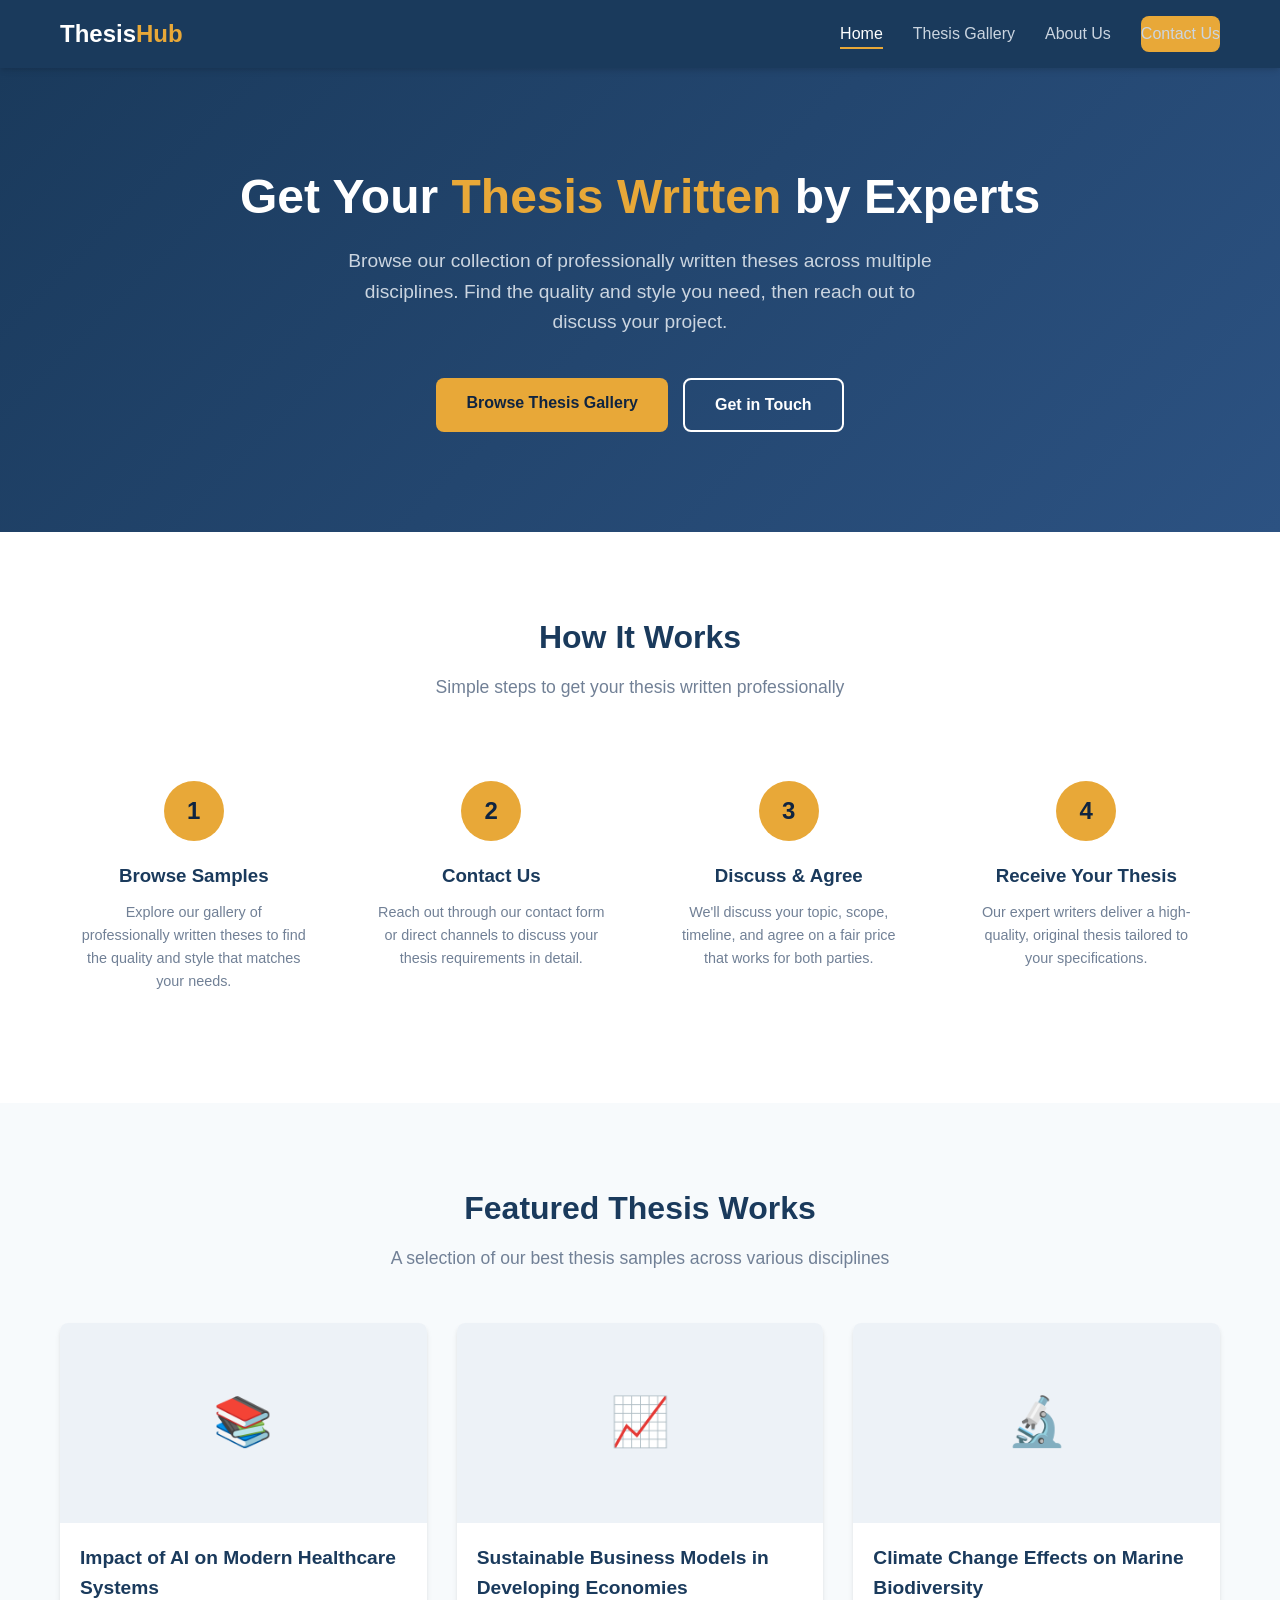
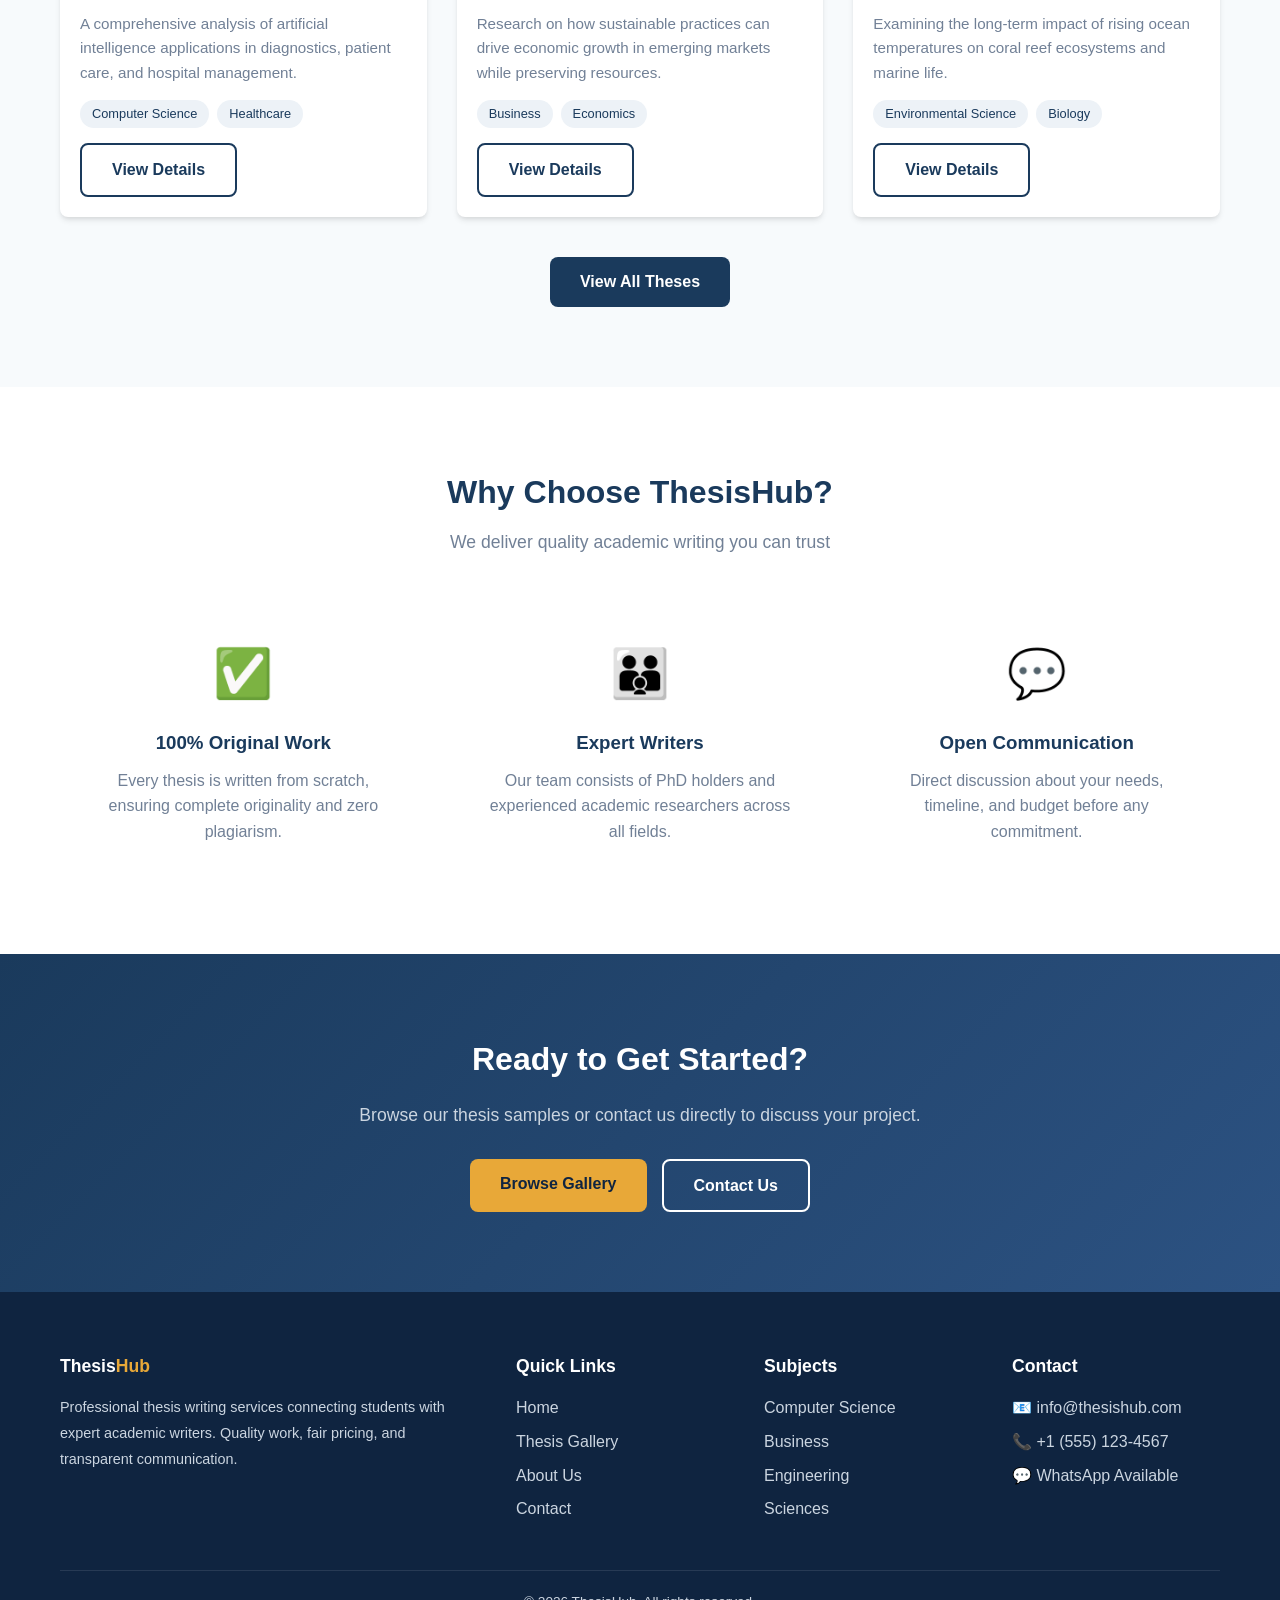
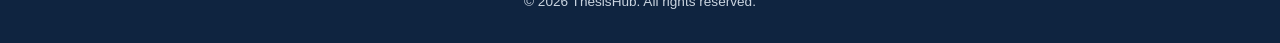
==== index.html @ da73f2ae "Initial commit: ThesisHub website" ====
<!DOCTYPE html>
<html lang="en">
<head>
  <meta charset="UTF-8">
  <meta name="viewport" content="width=device-width, initial-scale=1.0">
  <title>ThesisHub - Professional Thesis Writing Services</title>
  <link rel="stylesheet" href="css/styles.css">
</head>
<body>
  <!-- Header -->
  <header class="header">
    <div class="container">
      <a href="index.html" class="logo">Thesis<span>Hub</span></a>
      <nav>
        <ul class="nav-links">
          <li><a href="index.html" class="active">Home</a></li>
          <li><a href="gallery.html">Thesis Gallery</a></li>
          <li><a href="about.html">About Us</a></li>
          <li><a href="contact.html" class="btn btn-primary">Contact Us</a></li>
        </ul>
      </nav>
      <div class="nav-toggle" aria-label="Toggle navigation" role="button" tabindex="0">
        <span></span>
        <span></span>
        <span></span>
      </div>
    </div>
  </header>

  <!-- Hero Section -->
  <section class="hero">
    <div class="container">
      <h1>Get Your <span>Thesis Written</span> by Experts</h1>
      <p>Browse our collection of professionally written theses across multiple disciplines. Find the quality and style you need, then reach out to discuss your project.</p>
      <div class="hero-buttons">
        <a href="gallery.html" class="btn btn-primary">Browse Thesis Gallery</a>
        <a href="contact.html" class="btn btn-outline" style="border-color: #fff; color: #fff;">Get in Touch</a>
      </div>
    </div>
  </section>

  <!-- How It Works -->
  <section class="section">
    <div class="container">
      <h2 class="section-title">How It Works</h2>
      <p class="section-subtitle">Simple steps to get your thesis written professionally</p>
      <div class="steps">
        <div class="step">
          <div class="step-number">1</div>
          <h3>Browse Samples</h3>
          <p>Explore our gallery of professionally written theses to find the quality and style that matches your needs.</p>
        </div>
        <div class="step">
          <div class="step-number">2</div>
          <h3>Contact Us</h3>
          <p>Reach out through our contact form or direct channels to discuss your thesis requirements in detail.</p>
        </div>
        <div class="step">
          <div class="step-number">3</div>
          <h3>Discuss &amp; Agree</h3>
          <p>We'll discuss your topic, scope, timeline, and agree on a fair price that works for both parties.</p>
        </div>
        <div class="step">
          <div class="step-number">4</div>
          <h3>Receive Your Thesis</h3>
          <p>Our expert writers deliver a high-quality, original thesis tailored to your specifications.</p>
        </div>
      </div>
    </div>
  </section>

  <!-- Featured Theses -->
  <section class="section" style="background: var(--bg-light);">
    <div class="container">
      <h2 class="section-title">Featured Thesis Works</h2>
      <p class="section-subtitle">A selection of our best thesis samples across various disciplines</p>
      <div class="grid-3">
        <!-- Card 1 -->
        <div class="card">
          <div class="card-image">&#128218;</div>
          <div class="card-body">
            <h3>Impact of AI on Modern Healthcare Systems</h3>
            <p>A comprehensive analysis of artificial intelligence applications in diagnostics, patient care, and hospital management.</p>
            <div class="card-tags">
              <span class="tag">Computer Science</span>
              <span class="tag">Healthcare</span>
            </div>
            <a href="thesis-detail.html?id=1" class="btn btn-outline">View Details</a>
          </div>
        </div>
        <!-- Card 2 -->
        <div class="card">
          <div class="card-image">&#128200;</div>
          <div class="card-body">
            <h3>Sustainable Business Models in Developing Economies</h3>
            <p>Research on how sustainable practices can drive economic growth in emerging markets while preserving resources.</p>
            <div class="card-tags">
              <span class="tag">Business</span>
              <span class="tag">Economics</span>
            </div>
            <a href="thesis-detail.html?id=2" class="btn btn-outline">View Details</a>
          </div>
        </div>
        <!-- Card 3 -->
        <div class="card">
          <div class="card-image">&#128300;</div>
          <div class="card-body">
            <h3>Climate Change Effects on Marine Biodiversity</h3>
            <p>Examining the long-term impact of rising ocean temperatures on coral reef ecosystems and marine life.</p>
            <div class="card-tags">
              <span class="tag">Environmental Science</span>
              <span class="tag">Biology</span>
            </div>
            <a href="thesis-detail.html?id=3" class="btn btn-outline">View Details</a>
          </div>
        </div>
      </div>
      <div style="text-align: center; margin-top: 40px;">
        <a href="gallery.html" class="btn btn-secondary">View All Theses</a>
      </div>
    </div>
  </section>

  <!-- Why Choose Us -->
  <section class="section">
    <div class="container">
      <h2 class="section-title">Why Choose ThesisHub?</h2>
      <p class="section-subtitle">We deliver quality academic writing you can trust</p>
      <div class="grid-3">
        <div style="text-align: center; padding: 30px;">
          <div style="font-size: 3rem; margin-bottom: 15px;">&#9989;</div>
          <h3 style="color: var(--primary); margin-bottom: 10px;">100% Original Work</h3>
          <p style="color: var(--text-light);">Every thesis is written from scratch, ensuring complete originality and zero plagiarism.</p>
        </div>
        <div style="text-align: center; padding: 30px;">
          <div style="font-size: 3rem; margin-bottom: 15px;">&#128106;</div>
          <h3 style="color: var(--primary); margin-bottom: 10px;">Expert Writers</h3>
          <p style="color: var(--text-light);">Our team consists of PhD holders and experienced academic researchers across all fields.</p>
        </div>
        <div style="text-align: center; padding: 30px;">
          <div style="font-size: 3rem; margin-bottom: 15px;">&#128172;</div>
          <h3 style="color: var(--primary); margin-bottom: 10px;">Open Communication</h3>
          <p style="color: var(--text-light);">Direct discussion about your needs, timeline, and budget before any commitment.</p>
        </div>
      </div>
    </div>
  </section>

  <!-- CTA Section -->
  <section style="background: linear-gradient(135deg, var(--primary) 0%, var(--primary-light) 100%); padding: 80px 0; text-align: center; color: #fff;">
    <div class="container">
      <h2 style="font-size: 2rem; margin-bottom: 15px;">Ready to Get Started?</h2>
      <p style="color: #cbd5e0; margin-bottom: 30px; font-size: 1.1rem;">Browse our thesis samples or contact us directly to discuss your project.</p>
      <div class="hero-buttons">
        <a href="gallery.html" class="btn btn-primary">Browse Gallery</a>
        <a href="contact.html" class="btn btn-outline" style="border-color: #fff; color: #fff;">Contact Us</a>
      </div>
    </div>
  </section>

  <!-- Footer -->
  <footer class="footer">
    <div class="container">
      <div class="footer-grid">
        <div class="footer-col">
          <h4>Thesis<span style="color: var(--accent);">Hub</span></h4>
          <p>Professional thesis writing services connecting students with expert academic writers. Quality work, fair pricing, and transparent communication.</p>
        </div>
        <div class="footer-col">
          <h4>Quick Links</h4>
          <ul>
            <li><a href="index.html">Home</a></li>
            <li><a href="gallery.html">Thesis Gallery</a></li>
            <li><a href="about.html">About Us</a></li>
            <li><a href="contact.html">Contact</a></li>
          </ul>
        </div>
        <div class="footer-col">
          <h4>Subjects</h4>
          <ul>
            <li><a href="gallery.html">Computer Science</a></li>
            <li><a href="gallery.html">Business</a></li>
            <li><a href="gallery.html">Engineering</a></li>
            <li><a href="gallery.html">Sciences</a></li>
          </ul>
        </div>
        <div class="footer-col">
          <h4>Contact</h4>
          <ul>
            <li>&#128231; info@thesishub.com</li>
            <li>&#128222; +1 (555) 123-4567</li>
            <li>&#128172; WhatsApp Available</li>
          </ul>
        </div>
      </div>
      <div class="footer-bottom">
        <p>&copy; 2026 ThesisHub. All rights reserved.</p>
      </div>
    </div>
  </footer>

  <script src="js/main.js"></script>
</body>
</html>
---- css/styles.css ----
/* ===== CSS Variables & Reset ===== */
:root {
  --primary: #1a3a5c;
  --primary-light: #2c5282;
  --primary-dark: #0f2440;
  --accent: #e8a838;
  --accent-hover: #d4922a;
  --text: #2d3748;
  --text-light: #718096;
  --bg: #ffffff;
  --bg-light: #f7fafc;
  --bg-gray: #edf2f7;
  --border: #e2e8f0;
  --success: #38a169;
  --shadow: 0 4px 6px -1px rgba(0, 0, 0, 0.1), 0 2px 4px -1px rgba(0, 0, 0, 0.06);
  --shadow-lg: 0 10px 15px -3px rgba(0, 0, 0, 0.1), 0 4px 6px -2px rgba(0, 0, 0, 0.05);
  --radius: 8px;
  --max-width: 1200px;
  --transition: all 0.3s ease;
}

* {
  margin: 0;
  padding: 0;
  box-sizing: border-box;
}

html {
  scroll-behavior: smooth;
}

body {
  font-family: 'Segoe UI', Tahoma, Geneva, Verdana, sans-serif;
  color: var(--text);
  background: var(--bg);
  line-height: 1.6;
}

a {
  text-decoration: none;
  color: inherit;
  transition: var(--transition);
}

ul {
  list-style: none;
}

img {
  max-width: 100%;
  height: auto;
  display: block;
}

/* ===== Utility Classes ===== */
.container {
  width: 100%;
  max-width: var(--max-width);
  margin: 0 auto;
  padding: 0 20px;
}

.section {
  padding: 80px 0;
}

.section-title {
  font-size: 2rem;
  color: var(--primary);
  margin-bottom: 10px;
  text-align: center;
}

.section-subtitle {
  color: var(--text-light);
  text-align: center;
  margin-bottom: 50px;
  font-size: 1.1rem;
}

.btn {
  display: inline-block;
  padding: 12px 30px;
  border-radius: var(--radius);
  font-size: 1rem;
  font-weight: 600;
  cursor: pointer;
  border: none;
  transition: var(--transition);
  text-align: center;
}

.btn-primary {
  background: var(--accent);
  color: var(--primary-dark);
}

.btn-primary:hover {
  background: var(--accent-hover);
  transform: translateY(-2px);
  box-shadow: var(--shadow);
}

.btn-secondary {
  background: var(--primary);
  color: #fff;
}

.btn-secondary:hover {
  background: var(--primary-light);
  transform: translateY(-2px);
  box-shadow: var(--shadow);
}

.btn-outline {
  background: transparent;
  border: 2px solid var(--primary);
  color: var(--primary);
}

.btn-outline:hover {
  background: var(--primary);
  color: #fff;
}

/* ===== Header & Navigation ===== */
.header {
  background: var(--primary);
  padding: 15px 0;
  position: sticky;
  top: 0;
  z-index: 1000;
  box-shadow: var(--shadow);
}

.header .container {
  display: flex;
  align-items: center;
  justify-content: space-between;
}

.logo {
  font-size: 1.5rem;
  font-weight: 700;
  color: #fff;
}

.logo span {
  color: var(--accent);
}

.nav-links {
  display: flex;
  gap: 30px;
  align-items: center;
}

.nav-links a {
  color: #cbd5e0;
  font-weight: 500;
  padding: 5px 0;
  position: relative;
}

.nav-links a:hover,
.nav-links a.active {
  color: #fff;
}

.nav-links a::after {
  content: '';
  position: absolute;
  bottom: -2px;
  left: 0;
  width: 0;
  height: 2px;
  background: var(--accent);
  transition: var(--transition);
}

.nav-links a:hover::after,
.nav-links a.active::after {
  width: 100%;
}

.nav-toggle {
  display: none;
  flex-direction: column;
  gap: 5px;
  cursor: pointer;
  padding: 5px;
}

.nav-toggle span {
  width: 25px;
  height: 3px;
  background: #fff;
  border-radius: 2px;
  transition: var(--transition);
}

/* ===== Hero Section ===== */
.hero {
  background: linear-gradient(135deg, var(--primary) 0%, var(--primary-light) 100%);
  padding: 100px 0;
  color: #fff;
  text-align: center;
}

.hero h1 {
  font-size: 3rem;
  margin-bottom: 20px;
  line-height: 1.2;
}

.hero h1 span {
  color: var(--accent);
}

.hero p {
  font-size: 1.2rem;
  color: #cbd5e0;
  max-width: 600px;
  margin: 0 auto 40px;
}

.hero-buttons {
  display: flex;
  gap: 15px;
  justify-content: center;
  flex-wrap: wrap;
}

/* ===== Cards ===== */
.card {
  background: var(--bg);
  border-radius: var(--radius);
  box-shadow: var(--shadow);
  overflow: hidden;
  transition: var(--transition);
}

.card:hover {
  transform: translateY(-5px);
  box-shadow: var(--shadow-lg);
}

.card-image {
  width: 100%;
  height: 200px;
  background: var(--bg-gray);
  display: flex;
  align-items: center;
  justify-content: center;
  font-size: 3rem;
}

.card-body {
  padding: 20px;
}

.card-body h3 {
  font-size: 1.2rem;
  margin-bottom: 8px;
  color: var(--primary);
}

.card-body p {
  color: var(--text-light);
  font-size: 0.95rem;
  margin-bottom: 15px;
}

.card-tags {
  display: flex;
  gap: 8px;
  flex-wrap: wrap;
  margin-bottom: 15px;
}

.tag {
  background: var(--bg-gray);
  color: var(--primary);
  padding: 4px 12px;
  border-radius: 20px;
  font-size: 0.8rem;
  font-weight: 500;
}

/* ===== Grid Layouts ===== */
.grid-3 {
  display: grid;
  grid-template-columns: repeat(3, 1fr);
  gap: 30px;
}

.grid-2 {
  display: grid;
  grid-template-columns: repeat(2, 1fr);
  gap: 30px;
}

/* ===== How It Works ===== */
.steps {
  display: grid;
  grid-template-columns: repeat(4, 1fr);
  gap: 30px;
  text-align: center;
}

.step {
  padding: 30px 20px;
}

.step-number {
  width: 60px;
  height: 60px;
  background: var(--accent);
  color: var(--primary-dark);
  border-radius: 50%;
  display: flex;
  align-items: center;
  justify-content: center;
  font-size: 1.5rem;
  font-weight: 700;
  margin: 0 auto 20px;
}

.step h3 {
  margin-bottom: 10px;
  color: var(--primary);
}

.step p {
  color: var(--text-light);
  font-size: 0.9rem;
}

/* ===== Footer ===== */
.footer {
  background: var(--primary-dark);
  color: #cbd5e0;
  padding: 60px 0 30px;
}

.footer-grid {
  display: grid;
  grid-template-columns: 2fr 1fr 1fr 1fr;
  gap: 40px;
  margin-bottom: 40px;
}

.footer-col h4 {
  color: #fff;
  margin-bottom: 15px;
  font-size: 1.1rem;
}

.footer-col p {
  font-size: 0.9rem;
  line-height: 1.8;
}

.footer-col ul li {
  margin-bottom: 8px;
}

.footer-col ul li a:hover {
  color: var(--accent);
}

.footer-bottom {
  border-top: 1px solid rgba(255, 255, 255, 0.1);
  padding-top: 20px;
  text-align: center;
  font-size: 0.85rem;
}

/* ===== Contact Form ===== */
.contact-form {
  background: var(--bg);
  padding: 40px;
  border-radius: var(--radius);
  box-shadow: var(--shadow);
}

.form-group {
  margin-bottom: 20px;
}

.form-group label {
  display: block;
  margin-bottom: 6px;
  font-weight: 500;
  color: var(--text);
}

.form-group input,
.form-group select,
.form-group textarea {
  width: 100%;
  padding: 12px 16px;
  border: 2px solid var(--border);
  border-radius: var(--radius);
  font-size: 1rem;
  font-family: inherit;
  transition: var(--transition);
  background: var(--bg);
}

.form-group input:focus,
.form-group select:focus,
.form-group textarea:focus {
  outline: none;
  border-color: var(--primary-light);
  box-shadow: 0 0 0 3px rgba(44, 82, 130, 0.1);
}

.form-group textarea {
  min-height: 120px;
  resize: vertical;
}

/* ===== Contact Info ===== */
.contact-info {
  display: flex;
  flex-direction: column;
  gap: 25px;
}

.contact-item {
  display: flex;
  gap: 15px;
  align-items: flex-start;
}

.contact-icon {
  width: 50px;
  height: 50px;
  background: var(--bg-gray);
  border-radius: 50%;
  display: flex;
  align-items: center;
  justify-content: center;
  font-size: 1.3rem;
  flex-shrink: 0;
}

.contact-item h4 {
  margin-bottom: 4px;
  color: var(--primary);
}

.contact-item p {
  color: var(--text-light);
  font-size: 0.9rem;
}

/* ===== Filter Bar ===== */
.filter-bar {
  display: flex;
  gap: 10px;
  flex-wrap: wrap;
  margin-bottom: 40px;
  justify-content: center;
}

.filter-btn {
  padding: 8px 20px;
  border: 2px solid var(--border);
  border-radius: 25px;
  background: var(--bg);
  cursor: pointer;
  font-weight: 500;
  transition: var(--transition);
}

.filter-btn:hover,
.filter-btn.active {
  background: var(--primary);
  color: #fff;
  border-color: var(--primary);
}

/* ===== Thesis Detail Page ===== */
.thesis-detail {
  padding: 60px 0;
}

.thesis-header {
  margin-bottom: 40px;
}

.thesis-header h1 {
  font-size: 2.2rem;
  color: var(--primary);
  margin-bottom: 15px;
}

.thesis-meta {
  display: flex;
  gap: 20px;
  flex-wrap: wrap;
  color: var(--text-light);
  font-size: 0.95rem;
}

.thesis-meta span {
  display: flex;
  align-items: center;
  gap: 5px;
}

.thesis-content {
  display: grid;
  grid-template-columns: 2fr 1fr;
  gap: 40px;
}

.thesis-body h2 {
  font-size: 1.4rem;
  color: var(--primary);
  margin: 30px 0 15px;
}

.thesis-body h2:first-child {
  margin-top: 0;
}

.thesis-body p {
  color: var(--text);
  margin-bottom: 15px;
  line-height: 1.8;
}

.thesis-sidebar {
  position: sticky;
  top: 100px;
}

.sidebar-card {
  background: var(--bg-light);
  border: 1px solid var(--border);
  border-radius: var(--radius);
  padding: 25px;
  margin-bottom: 20px;
}

.sidebar-card h3 {
  color: var(--primary);
  margin-bottom: 15px;
  font-size: 1.1rem;
}

.sidebar-card ul li {
  padding: 8px 0;
  border-bottom: 1px solid var(--border);
  font-size: 0.9rem;
  color: var(--text-light);
}

.sidebar-card ul li:last-child {
  border-bottom: none;
}

.sidebar-card ul li strong {
  color: var(--text);
}

/* ===== About Page ===== */
.about-hero {
  background: linear-gradient(135deg, var(--primary) 0%, var(--primary-light) 100%);
  padding: 80px 0;
  color: #fff;
  text-align: center;
}

.about-hero h1 {
  font-size: 2.5rem;
  margin-bottom: 15px;
}

.about-hero p {
  font-size: 1.1rem;
  color: #cbd5e0;
  max-width: 600px;
  margin: 0 auto;
}

.stats {
  display: grid;
  grid-template-columns: repeat(4, 1fr);
  gap: 30px;
  text-align: center;
  padding: 60px 0;
}

.stat-item h3 {
  font-size: 2.5rem;
  color: var(--primary);
  margin-bottom: 5px;
}

.stat-item p {
  color: var(--text-light);
}

/* ===== Testimonials ===== */
.testimonial {
  background: var(--bg-light);
  border: 1px solid var(--border);
  border-radius: var(--radius);
  padding: 30px;
  position: relative;
}

.testimonial::before {
  content: '"';
  font-size: 4rem;
  color: var(--accent);
  position: absolute;
  top: 10px;
  left: 20px;
  line-height: 1;
}

.testimonial p {
  margin-top: 20px;
  font-style: italic;
  color: var(--text);
  margin-bottom: 15px;
}

.testimonial-author {
  font-weight: 600;
  color: var(--primary);
}

/* ===== Success Message ===== */
.success-message {
  display: none;
  background: #f0fff4;
  border: 1px solid #c6f6d5;
  color: var(--success);
  padding: 15px 20px;
  border-radius: var(--radius);
  margin-top: 15px;
  font-weight: 500;
}

.success-message.show {
  display: block;
}

/* ===== Responsive ===== */
@media (max-width: 1024px) {
  .grid-3 {
    grid-template-columns: repeat(2, 1fr);
  }

  .steps {
    grid-template-columns: repeat(2, 1fr);
  }

  .footer-grid {
    grid-template-columns: repeat(2, 1fr);
  }

  .stats {
    grid-template-columns: repeat(2, 1fr);
  }
}

@media (max-width: 768px) {
  .nav-links {
    display: none;
    position: absolute;
    top: 100%;
    left: 0;
    right: 0;
    background: var(--primary);
    flex-direction: column;
    padding: 20px;
    gap: 15px;
    box-shadow: var(--shadow-lg);
  }

  .nav-links.active {
    display: flex;
  }

  .nav-toggle {
    display: flex;
  }

  .hero h1 {
    font-size: 2rem;
  }

  .hero p {
    font-size: 1rem;
  }

  .grid-3,
  .grid-2 {
    grid-template-columns: 1fr;
  }

  .steps {
    grid-template-columns: 1fr;
  }

  .thesis-content {
    grid-template-columns: 1fr;
  }

  .thesis-sidebar {
    position: static;
  }

  .footer-grid {
    grid-template-columns: 1fr;
  }

  .stats {
    grid-template-columns: 1fr;
  }

  .section {
    padding: 50px 0;
  }

  .contact-form {
    padding: 25px;
  }

  .section-title {
    font-size: 1.6rem;
  }
}
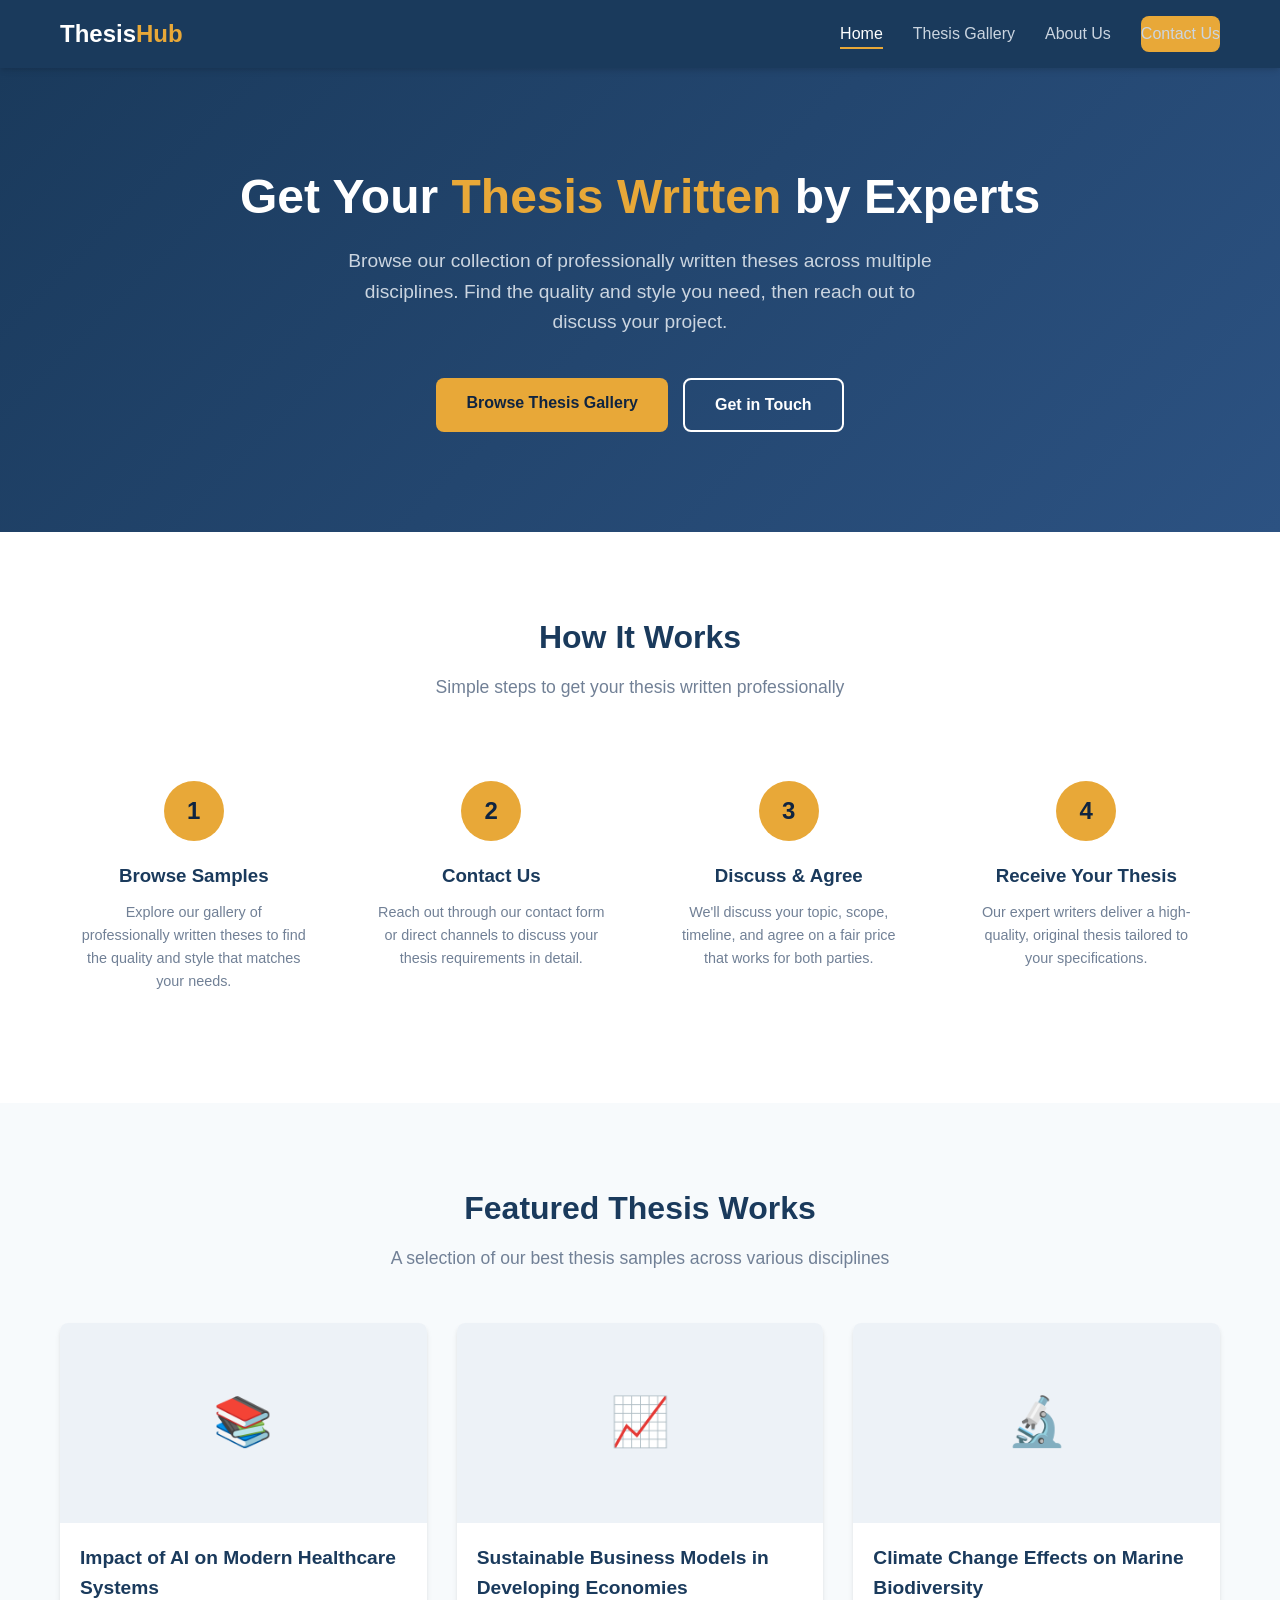
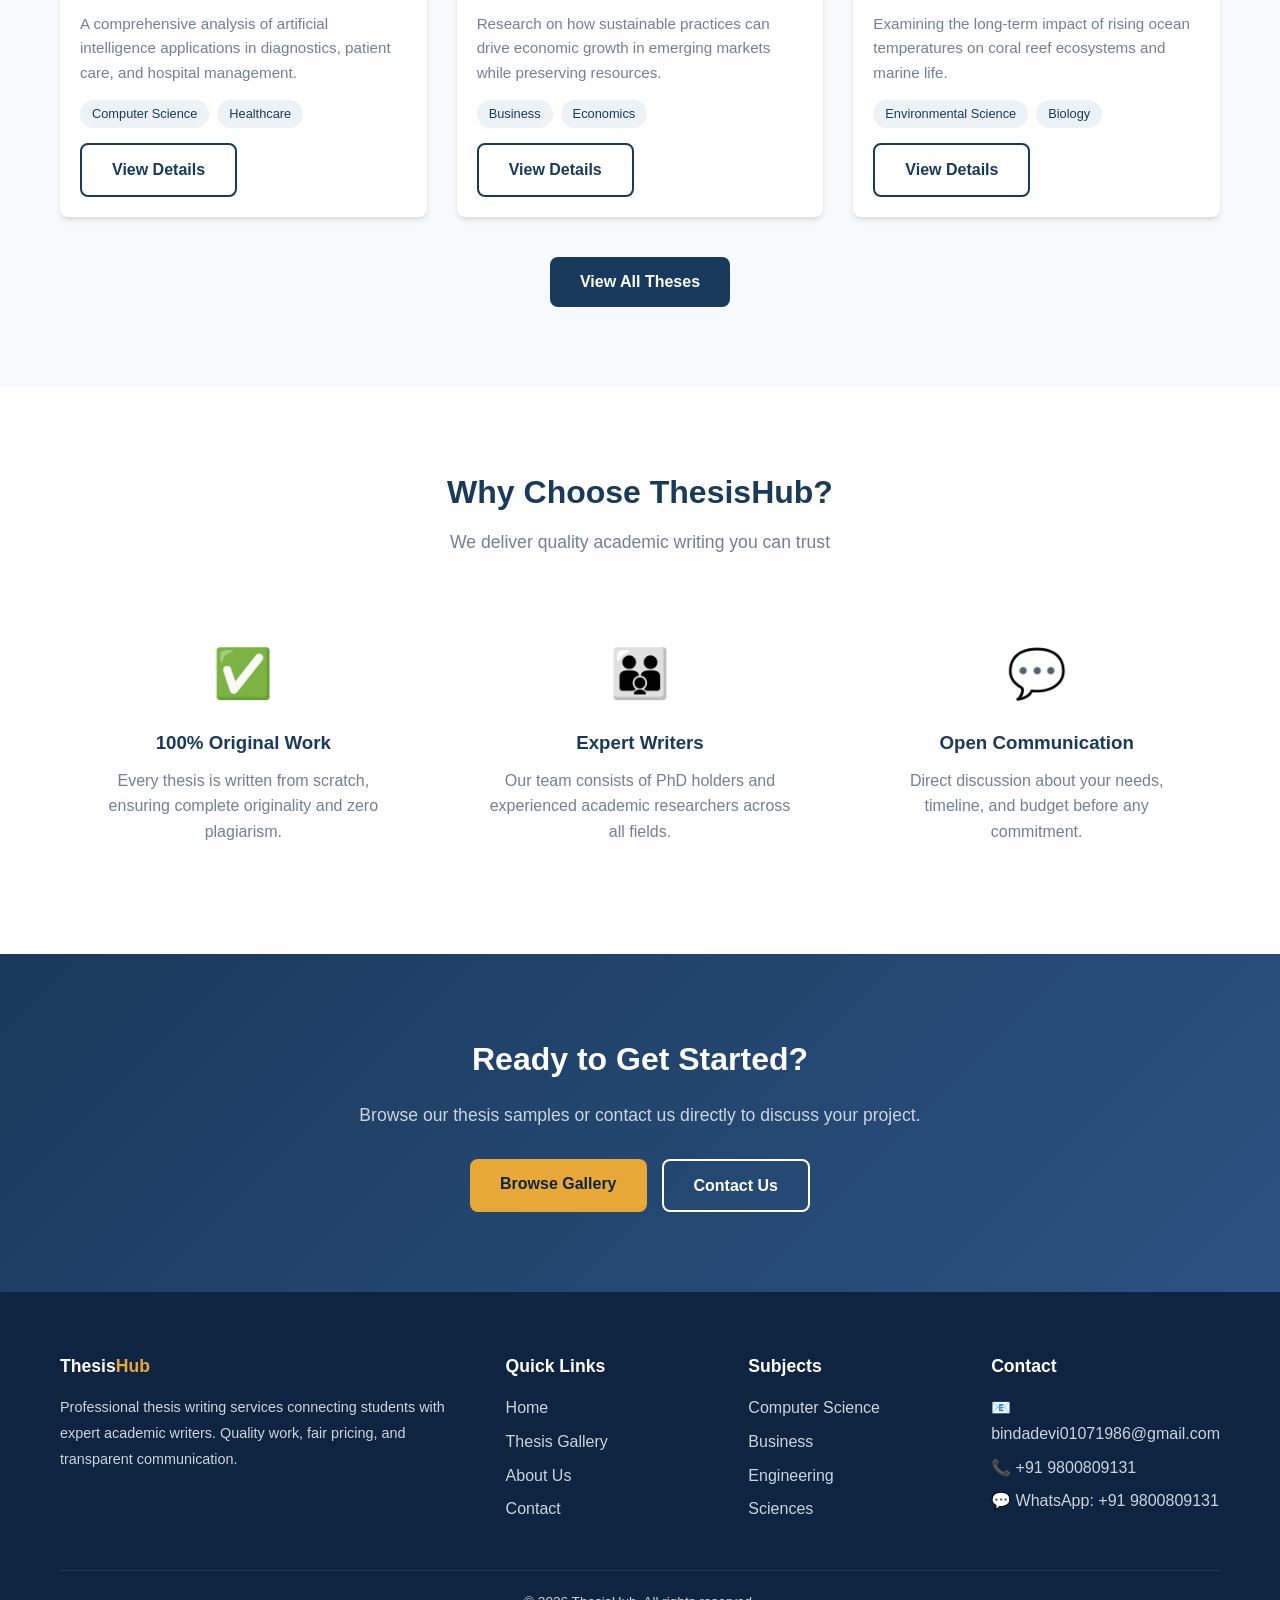
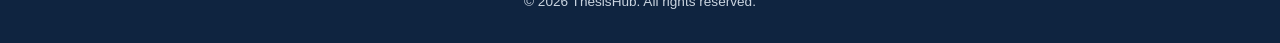
==== commit 3f2714bb: "Update contact details" ====
--- a/index.html
+++ b/index.html
@@ -187,9 +187,9 @@
         <div class="footer-col">
           <h4>Contact</h4>
           <ul>
-            <li>&#128231; info@thesishub.com</li>
-            <li>&#128222; +1 (555) 123-4567</li>
-            <li>&#128172; WhatsApp Available</li>
+            <li>&#128231; bindadevi01071986@gmail.com</li>
+            <li>&#128222; +91 9800809131</li>
+            <li>&#128172; WhatsApp: +91 9800809131</li>
           </ul>
         </div>
       </div>
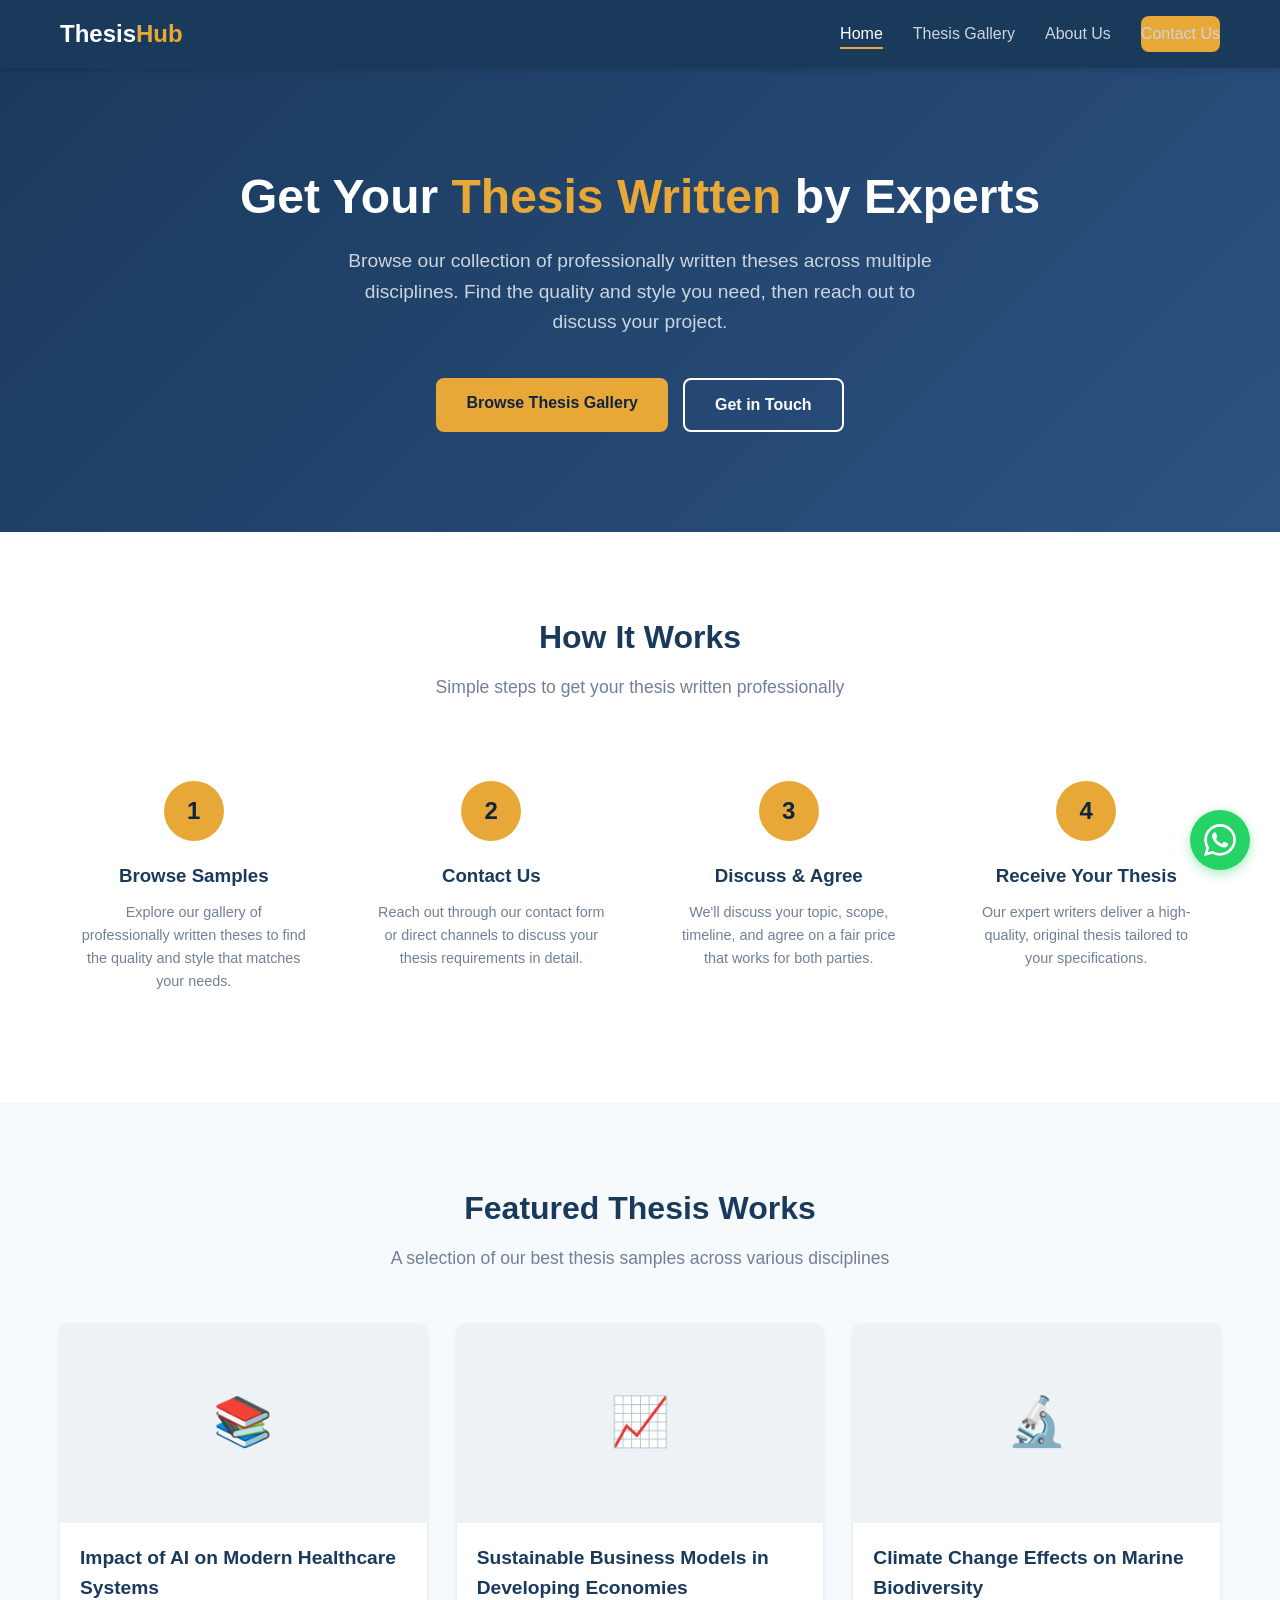
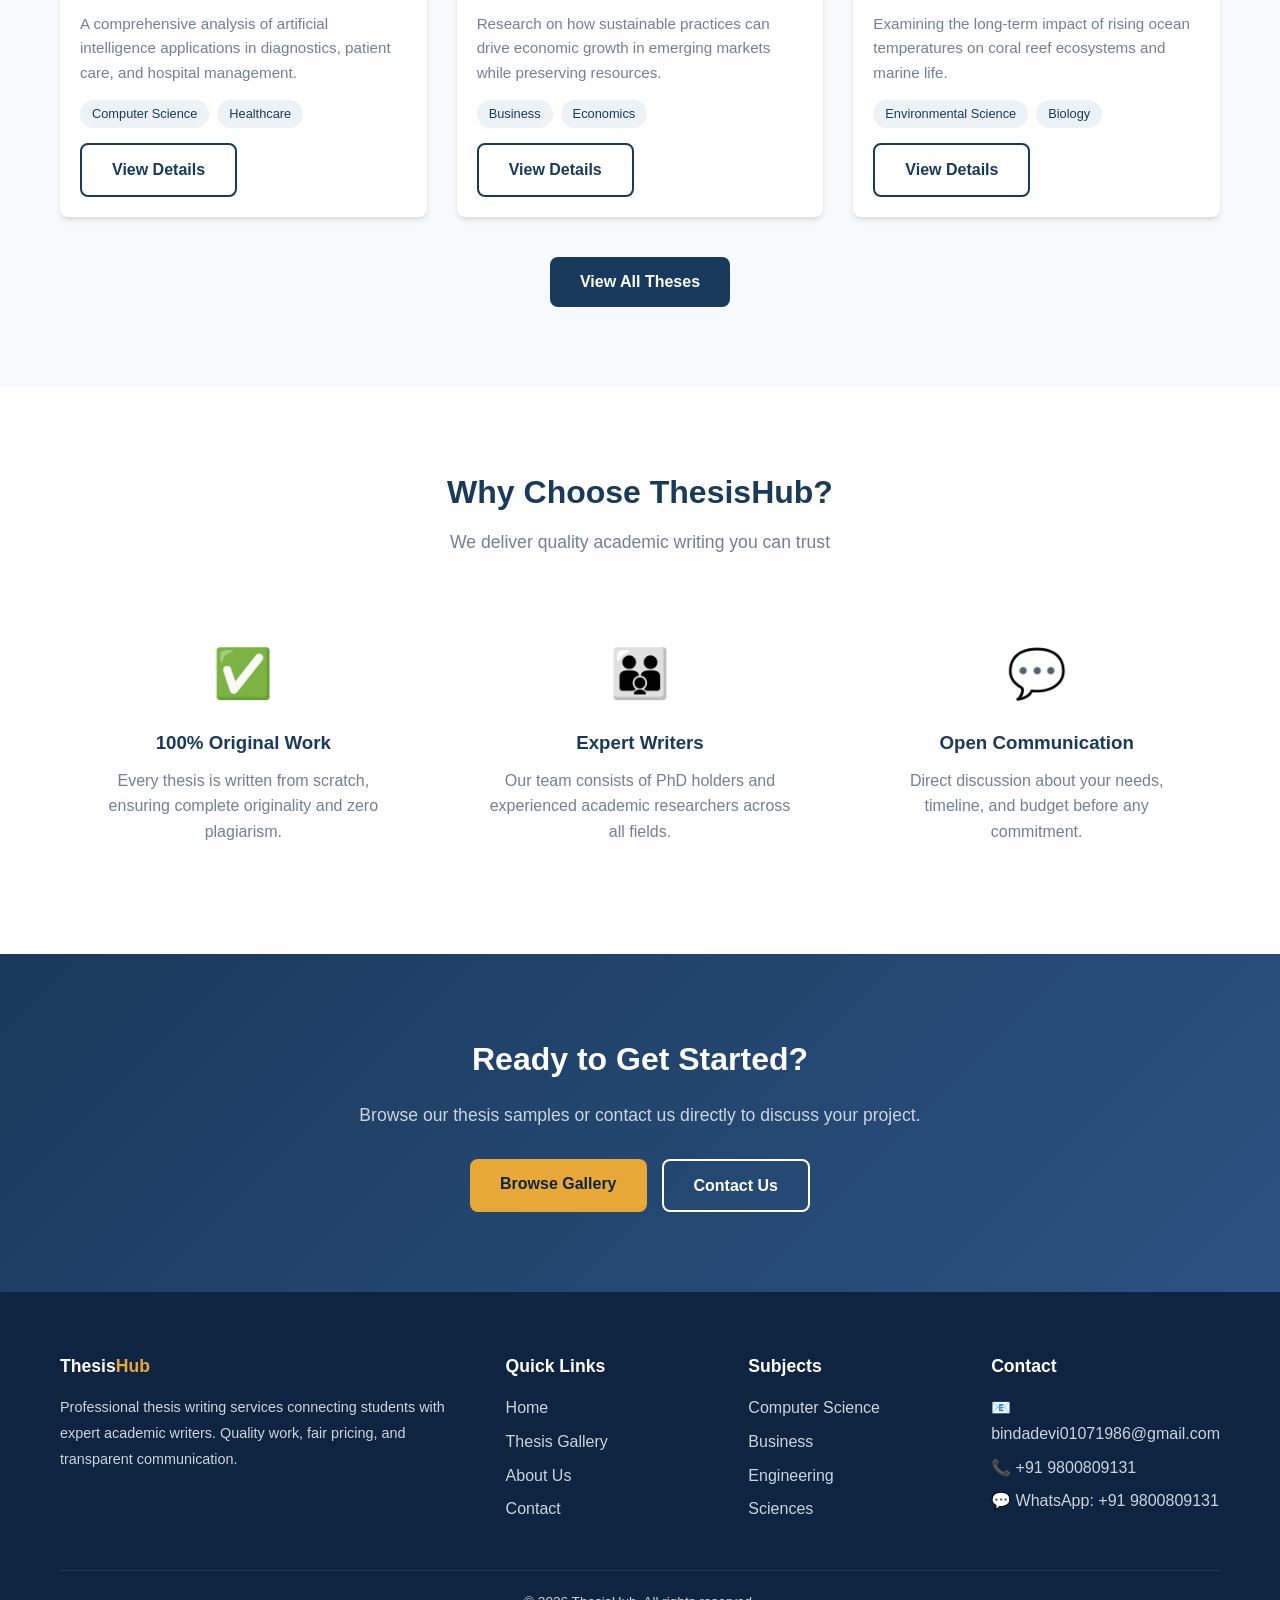
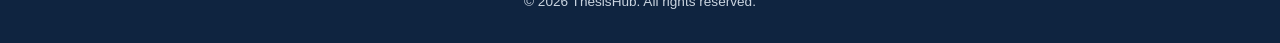
==== commit e1e44ef3: "Add Web3Forms contact form integration and WhatsApp float button" ====
--- a/index.html
+++ b/index.html
@@ -199,6 +199,11 @@
     </div>
   </footer>
 
+  <!-- WhatsApp Float Button -->
+  <a href="https://wa.me/919800809131?text=Hi%2C%20I%27m%20interested%20in%20your%20thesis%20writing%20services." class="whatsapp-float" target="_blank" rel="noopener" aria-label="Chat on WhatsApp">
+    <svg viewBox="0 0 24 24" xmlns="http://www.w3.org/2000/svg"><path d="M17.472 14.382c-.297-.149-1.758-.867-2.03-.967-.273-.099-.471-.148-.67.15-.197.297-.767.966-.94 1.164-.173.199-.347.223-.644.075-.297-.15-1.255-.463-2.39-1.475-.883-.788-1.48-1.761-1.653-2.059-.173-.297-.018-.458.13-.606.134-.133.298-.347.446-.52.149-.174.198-.298.298-.497.099-.198.05-.371-.025-.52-.075-.149-.669-1.612-.916-2.207-.242-.579-.487-.5-.669-.51-.173-.008-.371-.01-.57-.01-.198 0-.52.074-.792.372-.272.297-1.04 1.016-1.04 2.479 0 1.462 1.065 2.875 1.213 3.074.149.198 2.096 3.2 5.077 4.487.709.306 1.262.489 1.694.625.712.227 1.36.195 1.871.118.571-.085 1.758-.719 2.006-1.413.248-.694.248-1.289.173-1.413-.074-.124-.272-.198-.57-.347m-5.421 7.403h-.004a9.87 9.87 0 01-5.031-1.378l-.361-.214-3.741.982.998-3.648-.235-.374a9.86 9.86 0 01-1.51-5.26c.001-5.45 4.436-9.884 9.888-9.884 2.64 0 5.122 1.03 6.988 2.898a9.825 9.825 0 012.893 6.994c-.003 5.45-4.437 9.884-9.885 9.884m8.413-18.297A11.815 11.815 0 0012.05 0C5.495 0 .16 5.335.157 11.892c0 2.096.547 4.142 1.588 5.945L.057 24l6.305-1.654a11.882 11.882 0 005.683 1.448h.005c6.554 0 11.89-5.335 11.893-11.893a11.821 11.821 0 00-3.48-8.413z"/></svg>
+  </a>
+
   <script src="js/main.js"></script>
 </body>
 </html>
--- a/css/styles.css
+++ b/css/styles.css
@@ -652,6 +652,34 @@
   display: block;
 }
 
+/* ===== WhatsApp Float Button ===== */
+.whatsapp-float {
+  position: fixed;
+  bottom: 30px;
+  right: 30px;
+  width: 60px;
+  height: 60px;
+  background: #25d366;
+  border-radius: 50%;
+  display: flex;
+  align-items: center;
+  justify-content: center;
+  box-shadow: 0 4px 12px rgba(37, 211, 102, 0.4);
+  z-index: 9999;
+  transition: var(--transition);
+}
+
+.whatsapp-float:hover {
+  transform: scale(1.1);
+  box-shadow: 0 6px 16px rgba(37, 211, 102, 0.5);
+}
+
+.whatsapp-float svg {
+  width: 32px;
+  height: 32px;
+  fill: #fff;
+}
+
 /* ===== Responsive ===== */
 @media (max-width: 1024px) {
   .grid-3 {
